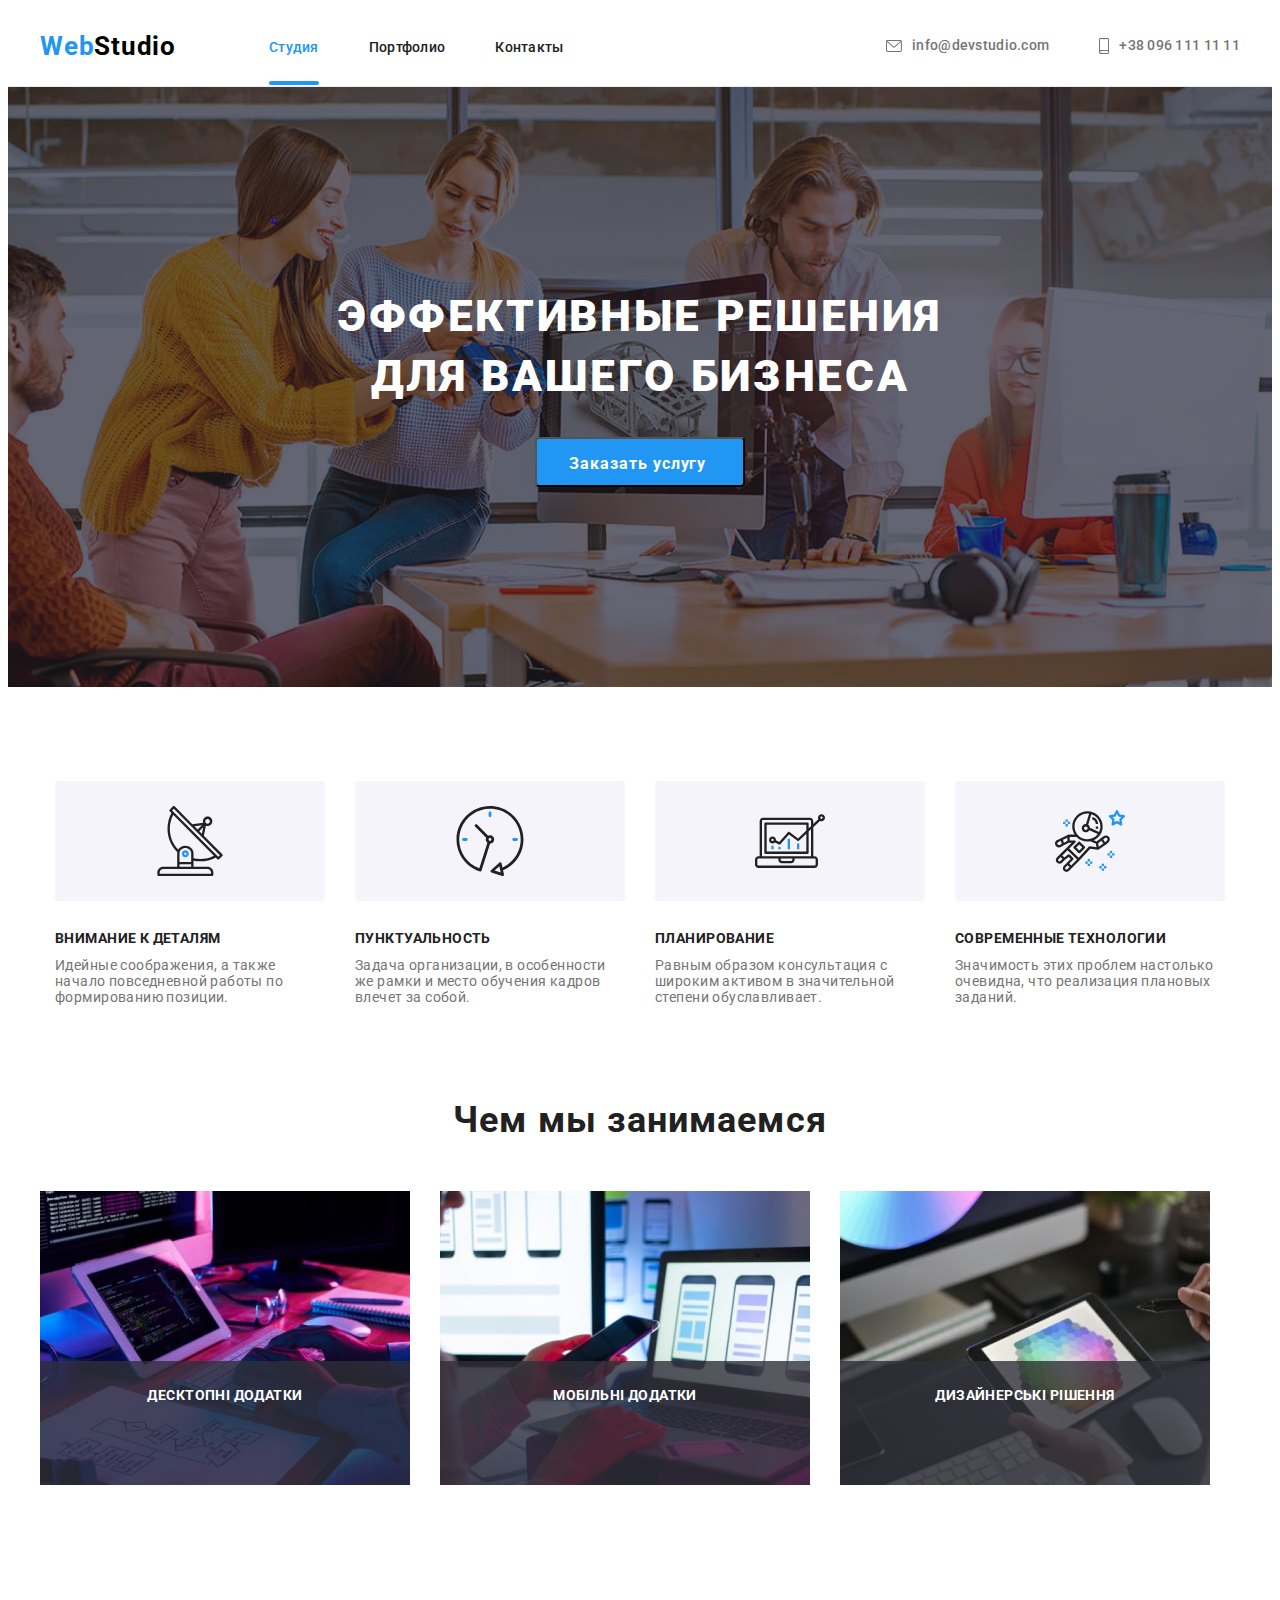
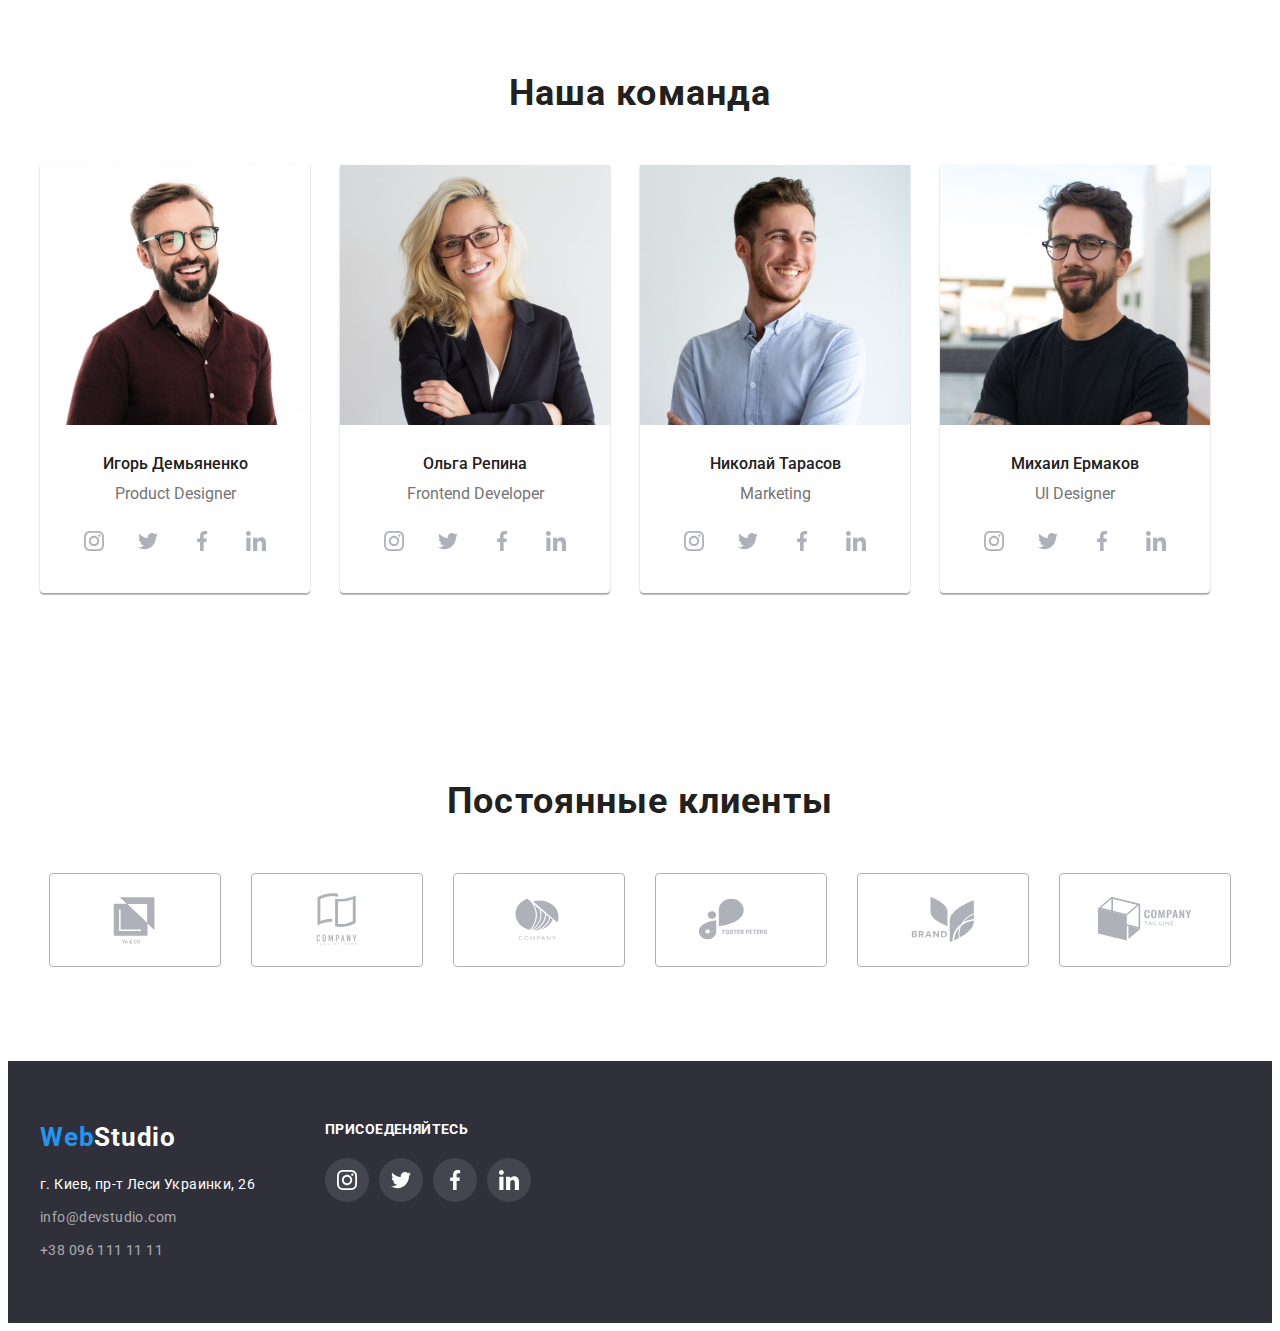
==== index.html @ e2851054 "hw5" ====
<!DOCTYPE html>
<html lang="ru">
	<head>
		<meta charset="UTF-8" />
		<meta http-equiv="X-UA-Compatible" content="IE=edge" />
		<meta name="viewport" content="width=device-width, initial-scale=1.0" />
		<title>webstudio</title>
			<link rel="preconnect" href="https://fonts.googleapis.com" />
		<link rel="preconnect" href="https://fonts.gstatic.com" crossorigin />
		<link
			href="https://fonts.googleapis.com/css2?family=Montserrat:wght@400;700&family=Raleway&family=Roboto:wght@400;500;700;900&display=swap"
			rel="stylesheet"
		/>
		<link rel="stylesheet" href="https://cdnjs.cloudflare.com/ajax/libs/modern-normalize/1.1.0/modern-normalize.min.css" integrity="sha512-wpPYUAdjBVSE4KJnH1VR1HeZfpl1ub8YT/NKx4PuQ5NmX2tKuGu6U/JRp5y+Y8XG2tV+wKQpNHVUX03MfMFn9Q==" crossorigin="anonymous" referrerpolicy="no-referrer" />
		<link rel="stylesheet" href="./css/styles.css" />
	</head>
	<body class="page">
		<!--шапка с лого-->
		<header class="header">
			<div class="container">
				<nav class="header-nav">
					<a href="index.html" class="logo">Web<span class="header-logo">Studio</span></a>
				<ul class="header-list list">
					<li class="header-item"><a href="./index.html" class="link current deco">Студия</a></li>
					<li class="header-item"><a href="./portfolio.html" class="link deco">Портфолио</a></li>
					<li class="header-item"><a href="" class="link deco">Контакты</a></li>
				</ul>
				</nav>
			<ul class="nav-adress list">
				<li class="nav-adress-item"><a href="mailto:info@devstudio.com" class="header-mail deco"><svg class="envelope" width="16" height="12"><use href="./images/symbol-defs.svg#icon-envelope"></use></svg> info@devstudio.com </a></li>
				<li class="nav-adress-item"><a href="tel:+380961111111" class="header-tel deco"><svg class="smartphone" width="10" height="16"><use href="./images/symbol-defs.svg#icon-smartphone"></use></svg>+38 096 111 11 11</a></li>
			</ul>
		</div>
		</header>
		<main>
			<section class="hero">
				<div class="container">
						<h1 class="hero-title">Эффективные решения для вашего бизнеса</h1>
					<button type="button" class="hero-button" data-modal-open>Заказать услугу</button>
				</div>
			</section>
			<section class="section our-principles">
				<div class="container">
					<h2 class=" visually-hidden section-title">Наши принципы</h2>
				<ul class="principles list">
					<li class="principles-item">
						<div class="principles-card"><svg class="princples-icon" width="70" height="70"><use href="./images/symbol-defs.svg#icon-antenna"></use></svg></div>
						<h3 class="principles-title">Внимание к деталям</h3>
						<p class="after-title">Идейные соображения, а также начало повседневной работы по формированию позиции.</p>
					</li>
					<li class="principles-item">
						<div class="principles-card"><svg class="princples-icon" width="70" height="70"><use href="./images/symbol-defs.svg#icon-clock"></use></svg></div>
						<h3 class="principles-title">Пунктуальность</h3>
						<p class="after-title">Задача организации, в особенности же рамки и место обучения кадров влечет за собой.</p>
					</li>
					<li class="principles-item">
						<div class="principles-card"><svg class="princples-icon" width="70" height="70"><use href="./images/symbol-defs.svg#icon-diagram"></use></svg></div>
						<h3 class="principles-title">Планирование</h3>
						<p class="after-title">Равным образом консультация с широким активом в значительной степени обуславливает.</p>
					</li>
					<li class="principles-item">
						<div class="principles-card"><svg class="princples-icon" width="70" height="70"><use href="./images/symbol-defs.svg#icon-astronaut"></use></svg></div>
						<h3 class="principles-title">Современные технологии</h3>
						<p class="after-title">Значимость этих проблем настолько очевидна, что реализация плановых заданий.</p>
					</li>
				</ul>
				</div>
			</section>
			<section class="section what-we-do">
				<div class="container">
					<h2 class="section-title">Чем мы занимаемся</h2>
				<ul class="gallery-list list">
					<li class="gallery-item">
						<img src="./images/foto-build-html-min.jpg" alt="фото c процессом верстки html" width="370" />
						<p class="gallery-item-text">Десктопні додатки</p>
					</li>
					<li class="gallery-item">
						<img src="./images/foto-build-react-vers-min.jpg" alt="фото c процессом адаптивной верстки" width="370" />
						<p class="gallery-item-text">Мобільні додатки</p>
					</li>
					<li class="gallery-item">
						<img src="./images/foto-build-design-min.jpg" alt="фото c процессом стилизации" width="370" />
						<p class="gallery-item-text">Дизайнерські рішення</p>
					</li>
				</ul>
				</div>
			</section>
			<section class="section">
				<div class="container">
					<h2 class="section-title">Наша команда</h2>
				<ul class="team-list list">
					<li class="team-list-item">
						<img src="./images/product-designer.jpg" alt="фото Игоря Демьяненко" width="270" />
						<h3 class="team-name">Игорь Демьяненко</h3>
						<p class="position">Product Designer</p>
						<ul class="team-socials list">
							<li class="team-socials-item"><a href="" class="team-socials-link link"><svg class="team-socials-icon" width="20" height="20"><use href="./images/symbol-defs.svg#icon-instagram"></use></svg></a></li>
							<li class="team-socials-item"><a href="" class="team-socials-link link"><svg class="team-socials-icon" width="20" height="20"><use href="./images/symbol-defs.svg#icon-twitter"></use></svg></a></li>
							<li class="team-socials-item"><a href="" class="team-socials-link link"><svg class="team-socials-icon" width="20" height="20"><use href="./images/symbol-defs.svg#icon-facebook"></use></svg></a></li>
							<li class="team-socials-item"><a href="" class="team-socials-link link"><svg class="team-socials-icon" width="20" height="20"><use href="./images/symbol-defs.svg#icon-linkedin"></use></svg></a></li>
						</ul>
						
					</li>
					<li class="team-list-item">
						<img src="./images/frontend-developer.jpg" alt="фото Ольги Репиной " width="270" />
						<h3 class="team-name">Ольга Репина</h3>
						<p class="position">Frontend Developer</p>
						<ul class="team-socials list">
							<li class="team-socials-item"><a href="" class="team-socials-link link"><svg class="team-socials-icon" width="20" height="20"><use href="./images/symbol-defs.svg#icon-instagram"></use></svg></a></li>
							<li class="team-socials-item"><a href="" class="team-socials-link link"><svg class="team-socials-icon" width="20" height="20"><use href="./images/symbol-defs.svg#icon-twitter"></use></svg></a></li>
							<li class="team-socials-item"><a href="" class="team-socials-link link"><svg class="team-socials-icon" width="20" height="20"><use href="./images/symbol-defs.svg#icon-facebook"></use></svg></a></li>
							<li class="team-socials-item"><a href="" class="team-socials-link link"><svg class="team-socials-icon" width="20" height="20"><use href="./images/symbol-defs.svg#icon-linkedin"></use></svg></a></li>
						</ul>
					</li>
					<li class="team-list-item">
						<img src="./images/marketing.jpg" alt="фото Николая Тарасова" width="270" />
						<h3 class="team-name">Николай Тарасов</h3>
						<p class="position">Marketing</p>
						<ul class="team-socials list">
							<li class="team-socials-item"><a href="" class="team-socials-link link"><svg class="team-socials-icon" width="20" height="20"><use href="./images/symbol-defs.svg#icon-instagram"></use></svg></a></li>
							<li class="team-socials-item"><a href="" class="team-socials-link link"><svg class="team-socials-icon" width="20" height="20"><use href="./images/symbol-defs.svg#icon-twitter"></use></svg></a></li>
							<li class="team-socials-item"><a href="" class="team-socials-link link"><svg class="team-socials-icon" width="20" height="20"><use href="./images/symbol-defs.svg#icon-facebook"></use></svg></a></li>
							<li class="team-socials-item"><a href="" class="team-socials-link link"><svg class="team-socials-icon" width="20" height="20"><use href="./images/symbol-defs.svg#icon-linkedin"></use></svg></a></li>
						</ul>
					</li>
					<li class="team-list-item">
						<img src="./images/ui-designer.jpg" alt="фото Михаила Ермакова " width="270" />
						<h3 class="team-name">Михаил Ермаков</h3>
						<p class="position">UI Designer</p>
						<ul class="team-socials list">
							<li class="team-socials-item"><a href="" class="team-socials-link link"><svg class="team-socials-icon" width="20" height="20"><use href="./images/symbol-defs.svg#icon-instagram"></use></svg></a></li>
							<li class="team-socials-item"><a href="" class="team-socials-link link"><svg class="team-socials-icon" width="20" height="20"><use href="./images/symbol-defs.svg#icon-twitter"></use></svg></a></li>
							<li class="team-socials-item"><a href="" class="team-socials-link link"><svg class="team-socials-icon" width="20" height="20"><use href="./images/symbol-defs.svg#icon-facebook"></use></svg></a></li>
							<li class="team-socials-item"><a href="" class="team-socials-link link"><svg class="team-socials-icon" width="20" height="20"><use href="./images/symbol-defs.svg#icon-linkedin"></use></svg></a></li>
						</ul>
					</li>
				</ul>
			</div>
			</section>
			<section class="section">
				<div class="container">
					<h2 class="section-title">Постоянные клиенты</h2>
					<ul class=" clints list">
						<li class="clints-item"><a href="" class="clints-link">
							<svg class="clints-icon" width="106" height="60">
								<use href="./images/symbol-defs.svg#icon-yaco"></use>
							</svg>
						</a></li>
						<li class="clints-item"><a href="" class="clints-link">
							<svg class="clints-icon" width="106" height="60">
								<use href="./images/symbol-defs.svg#icon-taglinehere"></use>
							</svg>
						</a></li>
						<li class="clints-item"><a href="" class="clints-link">
							<svg class="clints-icon" width="106" height="60">
								<use href="./images/symbol-defs.svg#icon-company"></use>
							</svg>
						</a></li>
						<li class="clints-item"><a href="" class="clints-link">
							<svg class="clints-icon" width="106" height="60">
								<use href="./images/symbol-defs.svg#icon-fosterpeters"></use>
							</svg>
						</a></li>
						<li class="clints-item"><a href="" class="clints-link">
							<svg class="clints-icon" width="106" height="60">
								<use href="./images/symbol-defs.svg#icon-brand"></use>
							</svg>
						</a></li>
						<li class="clints-item"><a href="" class="clints-link">
							<svg class="clints-icon" width="106" height="60">
								<use href="./images/symbol-defs.svg#icon-companytagline"></use>
							</svg>
						</a></li>
					</ul>
				</div>
			</section>
		</main>
		<footer class="footer">
			<div class="container footer-container">
				<div class="contacts-wrap">
					<a href="index.html" class="f-logo">Web<span class="footer-logo">Studio</span></a>	
					<address class="contacts">
						<ul class="adress-list list">
							<li class="adress-item">
								<a
									class="map-item deco"
									href="https://goo.gl/maps/CbH2cNaNopXVoWjF8"
									target="_blank"
									rel="noopener noreferrer nofollow"
								>
									г. Киев, пр-т Леси Украинки, 26
								</a>
							</li>
							<li class="adress-item ">
								<a 	href="mailto:info@devstudio.com" class="mail-item deco">info@devstudio.com</a>
							</li>
							<li class="adress-item">
								<a  href="tel:+380961111111" class="tel-item deco">+38 096 111 11 11</a>
							</li>
						</ul>
					</address>
				</div>
				<div class="social-wrap">
					<h3 class="invitation">ПРИСОЕДЕНЯЙТЕСЬ</h3>
					<ul class="social-list list">
						<li class="social-list-item"><a href="" class="social-list-link">
							<svg class="social-list-icon" width="20" height="20">
								<use href="./images/symbol-defs.svg#icon-instagram"></use>
							</svg>
						</a></li>
						<li class="social-list-item"><a href="" class="social-list-link">
							<svg class="social-list-icon" width="20" height="20">
								<use href="./images/symbol-defs.svg#icon-twitter"></use>
							</svg>
						</a></li> 
						<li class="social-list-item"><a href="" class="social-list-link">
							<svg class="social-list-icon" width="20" height="20">
								<use href="./images/symbol-defs.svg#icon-facebook"></use>
							</svg>
						</a></li>
						<li class="social-list-item"><a href="" class="social-list-link">
							<svg class="social-list-icon" width="20" height="20">
								<use href="./images/symbol-defs.svg#icon-linkedin"></use>
							</svg>
						</a></li>
					</ul>
				</div>
			</div>
		</footer>
		<div class="backdrop is-hidden" data-modal>
			<div class="modal">
				<button type="button" class="modal-close" data-modal-close><svg class="modal-close-icon" width="18" height="18"><use href="./images/symbol-defs.svg#icon-close-btn"></use></svg></button>
			</div>
		</div>
		<script src="./js/modal.js"></script>
	</body>
</html>
---- css/styles.css ----
/* ------------utitlits------------------ */
:root {
	--primary-text-color: #757575;
	--title-text-color: #212121;
	--accent-text-color: #2196f3;
    --black-color:#000000;
    --wighte-color: #ffffff;
    --background-btn-color:#F5F4FA;
    --contacts-color:rgba(255, 255, 255, 0.6);
    --hero-and-footer-background-color:#2F303A;
    --card-border-color:#EEEEEE;
    --header-border-color: #ECECEC;
    --social-icon-color: #AFB1B8;
    --clints-borderandcompany-color:#AFB1B8;
    --background-princples-color:#F5F4FA;
    --icon-footer-background-color:rgba(255, 255, 255, 0.1);
    --animation-rule: 250ms cubic-bezier(0.4, 0, 0.2, 1);


}
p, h1, h2, h3, h4, h5, h6{
    margin: 0;

}
ul{
    margin:0;
    padding-left: 0 ;
}
body {
	font-family:Roboto, sans-serif;
    color:var(--primary-text-color);
	background-color: var(--wighte-color);
}
img{display: block; max-width: 100%; height: auto;}

.list {
	list-style: none;
}
.deco{
    text-decoration: none;
}
.container {

    max-width: 1200px;
    margin-right:auto;
    margin-left:auto;
    padding-left: 15px;
    padding-right: 15px;
    
}
.section{
    padding-top: 94px;
    padding-bottom: 94px;

}

.is-hidden{
    opacity: 0;
    visibility: 0;
    pointer-events: none;
}

/* --------------heder--------------------------------------------------------------- */
.logo {
    color:var(--accent-text-color);
    font-style: normal;
    font-weight: 700;
    font-size: 26px;
    line-height: 1,19;
    letter-spacing: 0.03em;
    text-decoration: none;
    /* HW3 */
    margin-right: 93px;
    }
.header-logo{color:var(--black-color)}

.header{

    padding-top: 23px;
    padding-bottom: 25px;
    border-bottom: 1px solid var(--header-border-color);
}

.header-nav{    
    display: flex;   
    align-items: center;
}

.header .container
{
    display: flex;
    align-items: center;
}

.header-list 
{display:flex; gap:50px;}

.link {
	color:var(--title-text-color);
    font-weight: 500;
    font-size: 14px;
    line-height: 1.14;
    letter-spacing: 0.02em;
    transition: var(--animation-rule);
}
.link:hover,
.link:focus {
	color: var(--accent-text-color);outline:none;
}
.visually-hidden {
    position: absolute;
    white-space: nowrap;
    width: 1px;
    height: 1px;
    overflow: hidden;
    border: 0;
    padding: 0;
    clip: rect(0 0 0 0);
    clip-path: inset(50%);
    margin: -1px;}

.header-item .link.current{

    color:var(--accent-text-color);

}
.current
{
position: relative;
}
.current::after {
position: absolute;
content: '';
width: 100%;
height: 4px;
border-radius: 2px;
background-color: var(--accent-text-color);
left: 0;
bottom: -30px;


}

.header-mail, .header-tel{
color: var(--primary-text-color);
font-weight: 500;
font-size: 14px;
line-height: 1.14;
letter-spacing: 0.02em;
display: flex;
align-items: center;
transition: color var(--animation-rule)
}
.nav-adress{
    margin-left: auto;
    display: flex;
    gap: 50px;
}

.nav-adress-item
{ display: flex;
    align-items: center;
    justify-content: center;    
}

.envelope{ 
    margin-right: 10px;
    fill: currentColor;
    transition: fill var(--animation-rule)
}

.smartphone{ 
    margin-right: 10px;
    fill: currentColor;
    transition: fill var(--animation-rule)
}

.header-mail:focus, .header-mail:hover{ color:var(--accent-text-color)}
.header-tel:focus, .header-tel:hover{color:var(--accent-text-color)}
.header-mail:hover .envelope{fill: var(--accent-text-color);}
.header-mail:focus .envelope{fill: var(--accent-text-color);}
.header-tel:hover .smartphone{fill: var(--accent-text-color);}
.header-tel:focus .smartphone{fill: var(--accent-text-color);}

/* -------герой--------------------------------------------------------------------------------- */


.hero{
width: 100%;
max-width: 1600px;
margin: 0 auto;
background-color:var(--hero-and-footer-background-color) ;
padding-top: 200px;
padding-bottom: 200px;
background-image:linear-gradient(rgba(47, 48, 58, 0.4),rgba(47, 48, 58, 0.4)),url(../images/bg-image.jpg);
background-repeat: no-repeat;
background-position: center;
background-size: cover;
}
.container {}

.hero-title{
font-weight: 900;
font-size: 44px;
line-height: 1.36;
text-align: center;
letter-spacing: 0.06em;
text-transform: uppercase;
color: var(--wighte-color);
max-width: 100%;
width: 696px;
margin-bottom: 30px;
margin-left: auto;
margin-right: auto;
}

.hero-button
{
    
    cursor: pointer;
    font-family: inherit;
    font-weight: 700;
    font-size: 16px;
    line-height: 1.88;
    display: flex;
    text-align: center;
    letter-spacing: 0.06em;
    color:var(--wighte-color);
    background-color:var(--accent-text-color);
    min-width: 160px;
    width: 210px;
    height: 50px;
    padding:10px 32px;
    margin-left: auto;
    margin-right: auto;
    border-radius: 4px;
    
    }
.hero-button:hover .hero-button:focus{}
/* ---------sections--------------------------------------------------------------------- */

.section-title{
    font-weight: 700;
    font-size: 36px;
    line-height: 1.16;
    text-align: center;
    letter-spacing: 0.03em;
    color: var(--title-text-color);
    margin-bottom: 50px;
}

/* ---------principles--------------------------------------------------------------------- */
.principles-title {
font-weight: 700;
font-size: 14px;
line-height: 1.14;
letter-spacing: 0.03em;
text-transform: uppercase;
color: var(--title-text-color);
/* HW3 */
margin-bottom: 10px;
}

.principles {
    display: flex;  
    gap:30px;
    justify-content: center;
}

.principles-item 
{width: 270px;}

.principles-card{
    height: 120px;
    margin-bottom:30px;
    display: flex;
    align-items: center;
    justify-content: center;
    border-radius: 4px;
    background-color:var(--background-princples-color);
}

.section.our-principles{padding-bottom: 0px; }

.after-title{
    font-size: 14px;
    line-height: 1.17;
    letter-spacing: 0.03em;    
}



/* -------------footer----------------------------------------------------------- */
.footer {
    background-color: var(--hero-and-footer-background-color);
    padding-top:61px;
    padding-bottom: 60px;

    
}
.footer-container{display: flex;}
.contacts-wrap{margin-right:70px;}
.social-wrap{
    width: 206px;
    height: 80px;}

.social-list
{
    display: flex;
    gap:10px;
}

.social-list-link{
    width: 44px;
    height: 44px;
    border-radius:50%;
    display: flex;
    align-items: center;
    justify-content: center;
    fill: var(--wighte-color);
    background-color:var(--icon-footer-background-color);
    transition: background-color var(--animation-rule)
}


.social-list-link:hover, .social-list-link:focus
{
    background-color:  var(--accent-text-color);
    outline: none;
}
.invitation{
    font-size: 14px;
    line-height:1.14;
    letter-spacing: 0.03em;
    text-transform: uppercase;
    color: var(--wighte-color);
    margin-bottom: 20px;
}


.footer-logo{
    color:var(--wighte-color);
    margin-right: 0px;
    margin-bottom: 20px;
}

.f-logo{
    color:var(--accent-text-color);
    font-style: normal;
    font-weight: 700;
    font-size: 26px;
    line-height: 1.19;
    letter-spacing: 0.03em;
    text-decoration: none;
    margin-bottom: 20px;
    display: block;

}

.contacts{}

.adress-item {
font-style:normal;
font-weight: 400;
font-size: 14px;
line-height: 1.71;
letter-spacing: 0.03em; 
}

.adress-item:not(:first-child) {margin-top: 9px;}

.map-item { 
    color:var(--wighte-color);
    transition: color var(--animation-rule);
}
.mail-item,.tel-item  {
    color:var(--contacts-color);
    transition: color var(--animation-rule);
}
.map-item:hover, .map-item:focus{color:var(--accent-text-color)}
.mail-item:hover, .mail-item:focus{color:var(--accent-text-color)}
.tel-item:hover, .mtelitem:focus{color:var(--accent-text-color)}

.contacts-wrap{}
.container .footer-continer{display: flex;}




/* ---------------portfolio---------------------------------------------------------------- */
.button {  
cursor: pointer;
font-family: inherit;
font-weight: 500;
font-size: 16px;
line-height: 1.62;
text-align: center;
letter-spacing: 0.03em;
color: var(--title-text-color);
padding: 6px 22px;
border-radius: 4px;
border-color: transparent;
transition: 
color var(--animation-rule),
background-color var(--animation-rule),
box-shadow var(--animation-rule); 

}

.button:hover, .button:focus{
    color:var(--wighte-color);
    background-color:var(--accent-text-color);
    box-shadow:
    0px 3px 1px rgba(0, 0, 0, 0.1), 
    0px 1px 2px rgba(0, 0, 0, 0.08), 
    0px 2px 2px rgba(0, 0, 0, 0.12);
}
    
.filtre-list{
    display: flex;
    margin-bottom:50px ;
    gap: 8px;
    justify-content: center;
}
.examples-list{
    display:flex;
    flex-wrap: wrap;
    margin: -15px;
}

.examples-list-item
{
    width: 370px; 
    margin: 15px;

}

.examples-list-item:hover .portfolio-top-text
{ 
    transform: translateY(0);
}
/* .examples-list-item:focus */

.examples-list-link{transition:box-shadow var(--animation-rule);}
.examples-list-link:hover, .examples-list-link:focus
{
    display: block;
    box-shadow: 
    0px 3px 1px rgba(0, 0, 0, 0.1), 
    0px 1px 2px rgba(0, 0, 0, 0.08), 
    0px 2px 2px rgba(0, 0, 0, 0.12);
}
.portfolio-wrap{
    position: relative;
    overflow: hidden;
}

.portfolio-top-text{
    position: absolute;
    top:0;
    left: 0;
    height: 100%;
    padding: 63px 24px;
    font-weight: 400;
    font-size: 18px;
    line-height: 1.56;  
    letter-spacing: 0.03em;
    color: var(--wighte-color);
    background-color: rgba(33, 150, 243, 0.9);
    transform: translateY(100%);
    transition: transform var(--animation-rule);
    

}

.example-name {
font-weight: 700;
font-size: 18px;
line-height: 2;
letter-spacing: 0.06em;
color: var(--title-text-color);
margin-bottom: 4px;
}

.filtre-name{
font-size: 16px;
line-height: 1.88;
letter-spacing: 0.03em;
color: var(--primary-text-color);
}
.card-name{
    padding-right:24px;
    padding-bottom:20px ;
    padding-left:24px ;
    background-color: #fff;
    border-left: 1px solid var(--card-border-color);
    border-right: 1px solid var(--card-border-color);
    border-bottom:1px solid var(--card-border-color);
    padding-top: 20px;
}

/* ----------gallery-------------------------------------------------------------- */
.gallery-list{display: flex; gap:30px}
.gallery-item{position:relative;}
.gallery-item-text{
    position: absolute;
    bottom: 0;
    padding-top: 27px;
    padding-bottom: 27px;
    width: 100%;
    height: 70px;
    font-weight: 700;
    font-size: 14px;
    line-height: 1.14;
    text-align: center;
    letter-spacing: 0.03em;
    text-transform: uppercase;
    color: var(--wighte-color);
    background-color: rgba(47, 48, 58, 0.8);   
}

/* ---------------------team --------------------------*/

.team {background-color: var(--background-btn-color);}
.team-list {display: flex;   gap: 30px;}

.team-name {
    font-weight: 500;
    font-size: 16px;
    line-height: 1.18;
    color: var(--title-text-color);
    margin-bottom: 10px; 
    padding-top: 30px;
}

.team-list-item{
    background-color:var(--wighte-color);
    text-align: center; 
    box-shadow: 
    0px 1px 3px rgba(0, 0, 0, 0.12), 
    0px 1px 1px rgba(0, 0, 0, 0.14), 
    0px 2px 1px rgba(0, 0, 0, 0.2);
    border-radius: 0px 0px 4px 4px;
}

.position {
    font-weight: 400;
    font-size: 16px;
    line-height: 19px;
    margin-bottom: 16px;
    }
.team-socials {
    display: flex;
    justify-content:center;
    gap:10px;
    padding-bottom: 30px;

}
.team-socials-link {
    width: 44px;
    height: 44px;
    border-radius:50%;
    display: flex;
    align-items: center;
    justify-content: center;
    fill: var(--social-icon-color);
    transition: background-color var(--animation-rule), fill var(--animation-rule);
    }

.team-socials-link:hover, .team-socials-link:focus
{background-color:  var(--accent-text-color);
fill: var(--wighte-color)}

/*----------- our-clients --------------------------------------*/

.clints {
    display: flex;
    justify-content:center;
    gap: 30px;

}

.clints-link {
width: 170px;
height: 92px;
display: flex;
align-items: center;
justify-content:center;
border-radius: 4px;
border: 1px solid var(--clints-borderandcompany-color);
transition: border-color var(--animation-rule);
}
.clints-icon {
fill: var(--clints-borderandcompany-color);
transition: fill var(--animation-rule);
}
.clints-link:focus, .clints-link:hover
{border-color: var(--accent-text-color);}
.clints-link:focus .clints-icon
{ fill: var(--accent-text-color);}  
.clints-link:hover .clints-icon
{ fill: var(--accent-text-color);}

/* ---------modal-w--------------------------------------- */
.backdrop
{
    position: fixed;
    width: 100%;
    height: 100%;
    top:0;
    background-color:rgba(0, 0, 0, 0.2);
    transition: 
    opacity var(--animation-rule), 
    visibility var(--animation-rule);
}
.backdrop.is-hidden .modal
{
    transform: translate(-50%, -50%) scale(0);
}

.modal{
    position: absolute;
    width: 528px;
    min-height: 581px;
    top:50%;
    left:50%;
    transform: translate(-50%, -50%) scale(1);
    background-color: var(--wighte-color);
    box-shadow: 
    0px 1px 3px rgba(0, 0, 0, 0.12), 
    0px 1px 1px rgba(0, 0, 0, 0.14), 
    0px 2px 1px rgba(0, 0, 0, 0.2);
    border-radius: 4px;
    transition: transform var(--animation-rule);

}
.modal-close{
position: absolute;
display: flex;
width: 30px;
height: 30px;
background-color: transparent;
border: 1px solid rgba(0, 0, 0, 0.1);
border-radius:50%;
top: 9px;
right: 9px;
}

/* .modal-close-icon{
position: absolute;
top: 50%; left:50%;
transform: translate(-50%, -50%);
} */
.modal-close-icon{
    align-self: center;
    align-items: center;
}
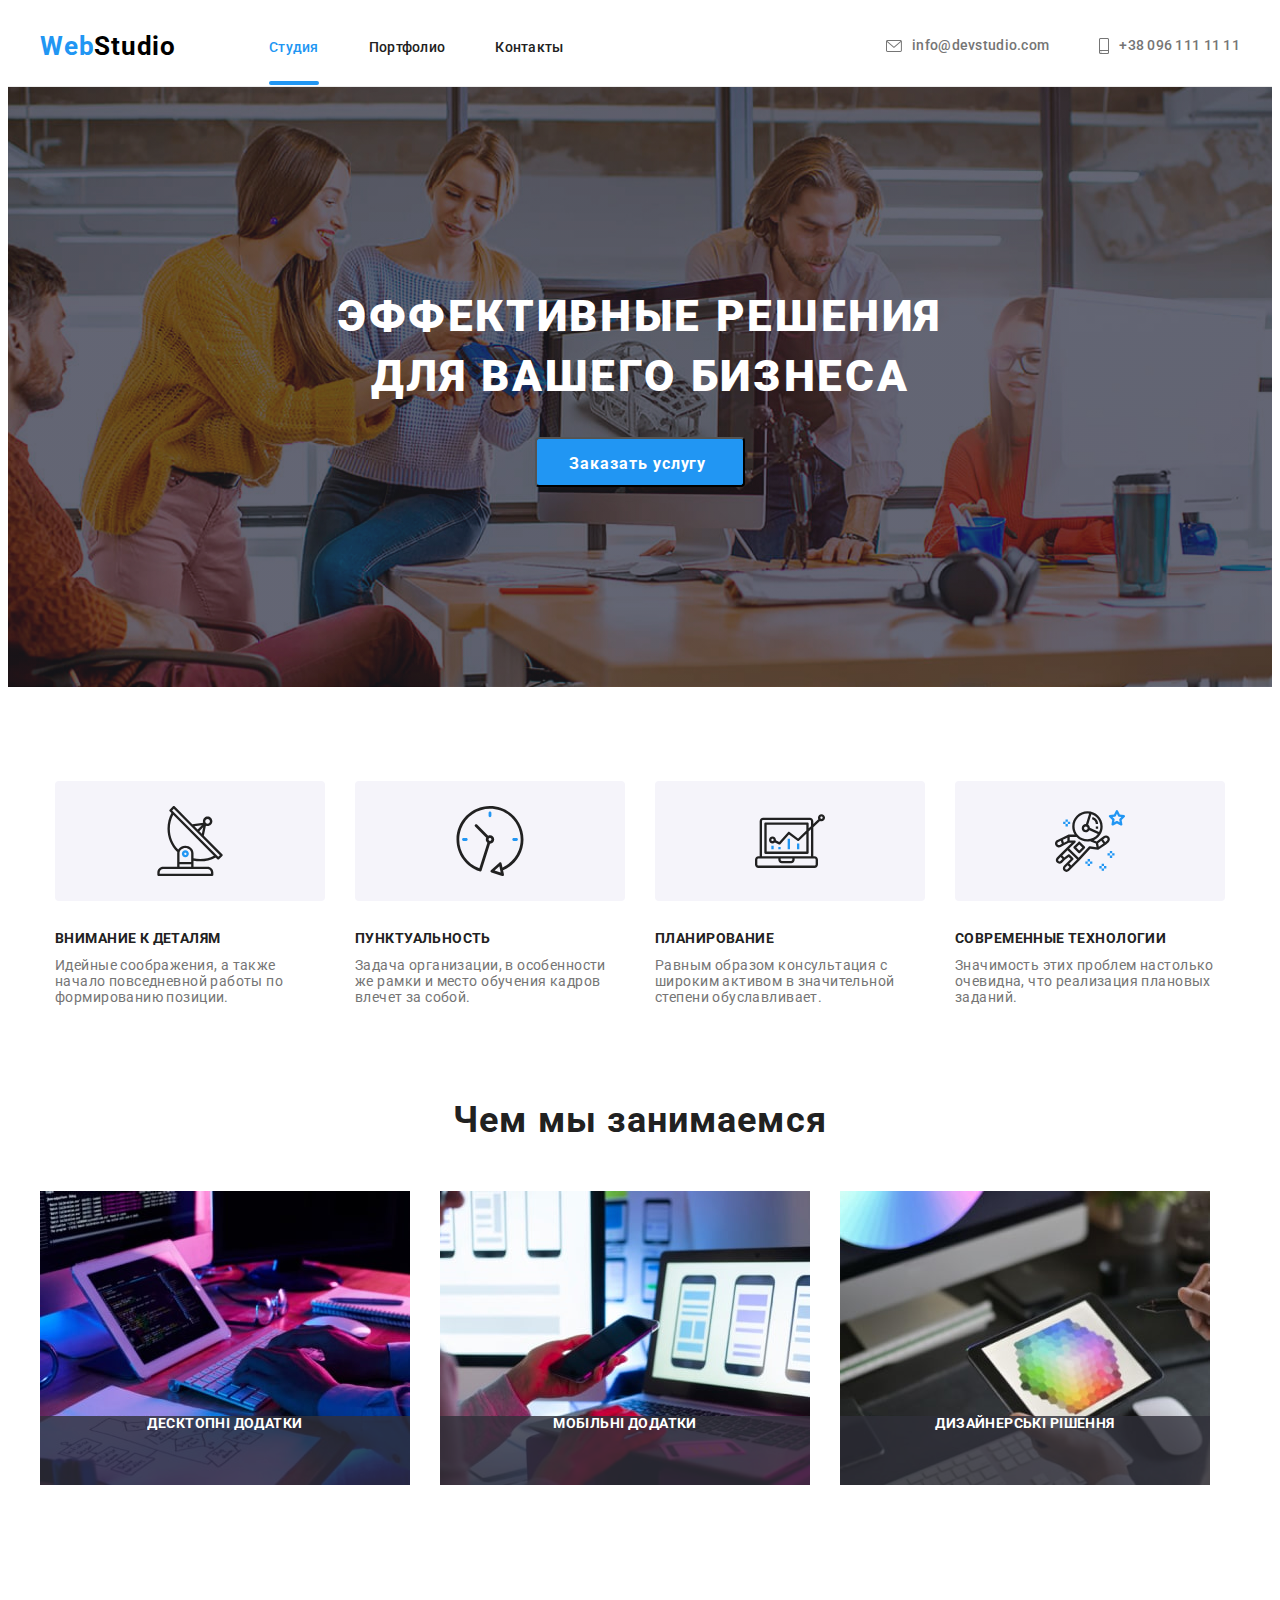
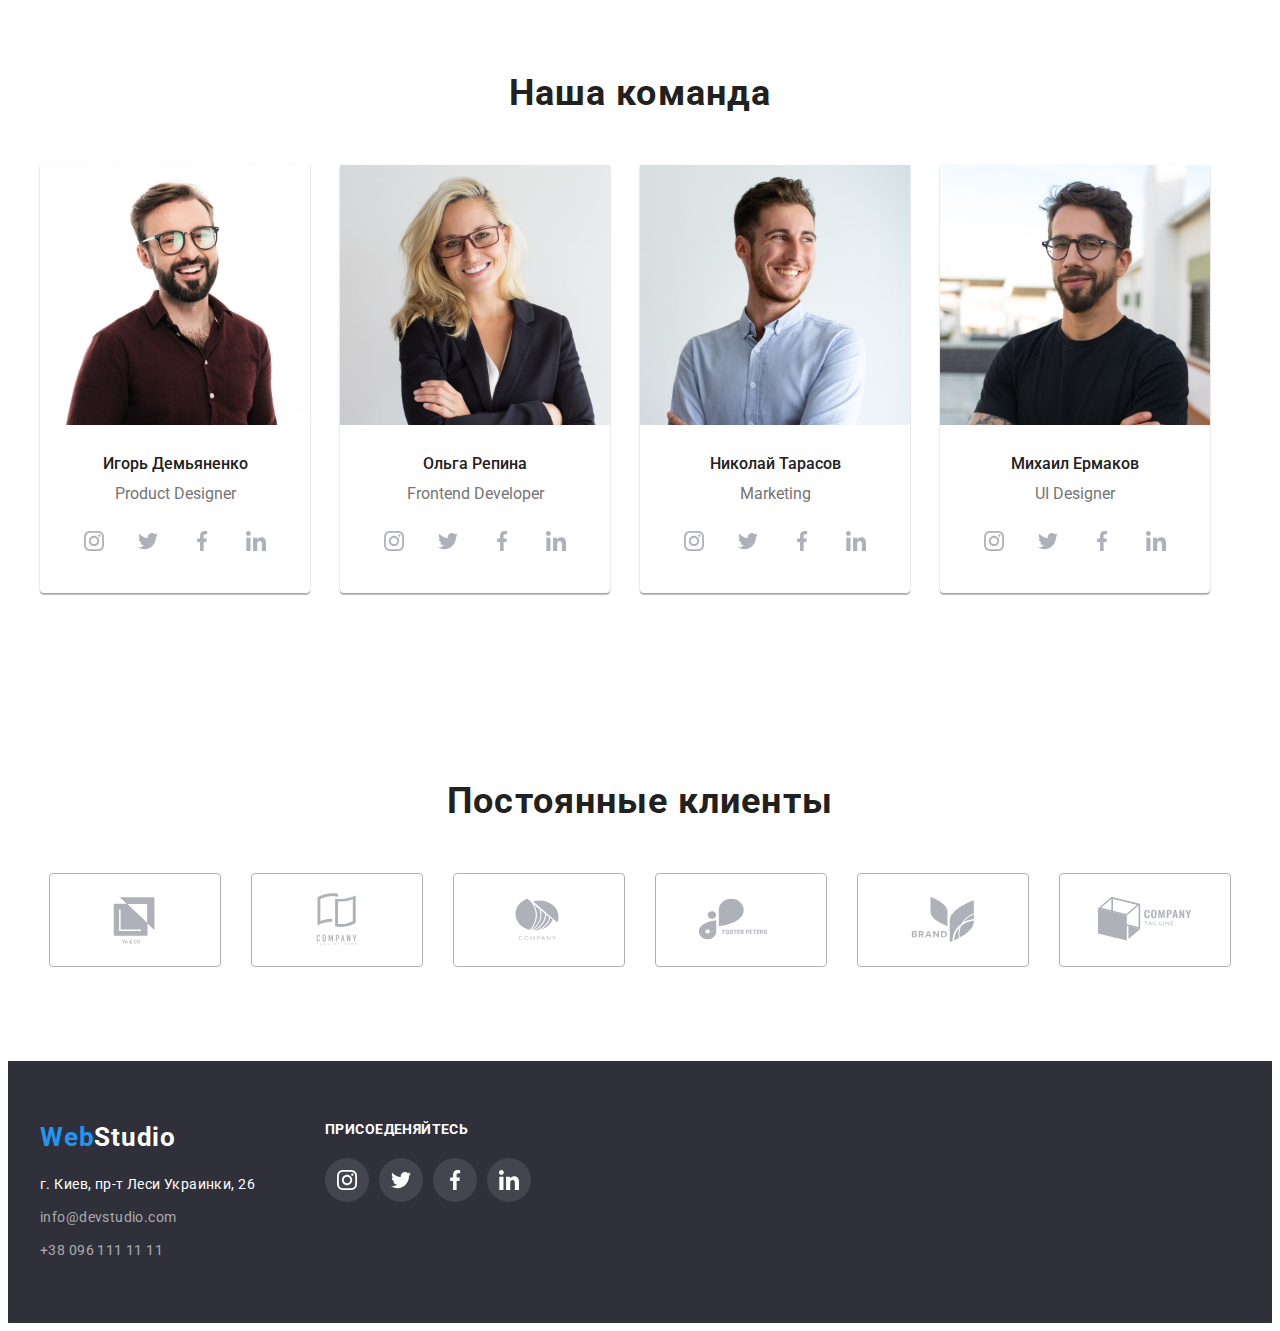
==== commit 20595583: "redact" ====
--- a/index.html
+++ b/index.html
@@ -227,7 +227,7 @@
 				</div>
 			</div>
 		</footer>
-		<div class="backdrop is-hidden" data-modal>
+		<div class="backdrop is-hidden	" data-modal>
 			<div class="modal">
 				<button type="button" class="modal-close" data-modal-close><svg class="modal-close-icon" width="18" height="18"><use href="./images/symbol-defs.svg#icon-close-btn"></use></svg></button>
 			</div>
--- a/css/styles.css
+++ b/css/styles.css
@@ -102,11 +102,12 @@
     font-size: 14px;
     line-height: 1.14;
     letter-spacing: 0.02em;
-    transition: var(--animation-rule);
+    transition: color var(--animation-rule);
 }
 .link:hover,
 .link:focus {
-	color: var(--accent-text-color);outline:none;
+	color: var(--accent-text-color);
+    outline:none;
 }
 .visually-hidden {
     position: absolute;
@@ -150,7 +151,7 @@
 letter-spacing: 0.02em;
 display: flex;
 align-items: center;
-transition: color var(--animation-rule)
+transition: color var(--animation-rule);
 }
 .nav-adress{
     margin-left: auto;
@@ -167,13 +168,13 @@
 .envelope{ 
     margin-right: 10px;
     fill: currentColor;
-    transition: fill var(--animation-rule)
+    transition: fill var(--animation-rule);
 }
 
 .smartphone{ 
     margin-right: 10px;
     fill: currentColor;
-    transition: fill var(--animation-rule)
+    transition: fill var(--animation-rule);
 }
 
 .header-mail:focus, .header-mail:hover{ color:var(--accent-text-color)}
@@ -433,16 +434,10 @@
 {
     width: 370px; 
     margin: 15px;
-
-}
-
-.examples-list-item:hover .portfolio-top-text
-{ 
-    transform: translateY(0);
-}
-/* .examples-list-item:focus */
+}
 
 .examples-list-link{transition:box-shadow var(--animation-rule);}
+.examples-list-link:hover .portfolio-top-text {transform: translateY(0);}
 .examples-list-link:hover, .examples-list-link:focus
 {
     display: block;
@@ -468,7 +463,7 @@
     letter-spacing: 0.03em;
     color: var(--wighte-color);
     background-color: rgba(33, 150, 243, 0.9);
-    transform: translateY(100%);
+    transform: translateY(101%); 
     transition: transform var(--animation-rule);
     
 
@@ -502,18 +497,25 @@
 
 /* ----------gallery-------------------------------------------------------------- */
 .gallery-list{display: flex; gap:30px}
-.gallery-item{position:relative;}
+.gallery-item
+{   
+    position:relative;
+    display:flex;
+
+}
 .gallery-item-text{
     position: absolute;
-    bottom: 0;
-    padding-top: 27px;
-    padding-bottom: 27px;
+    /* padding-top: 27px;
+    padding-bottom: 27px; */
+    bottom: 0; 
     width: 100%;
-    height: 70px;
+    height:23.8%;
     font-weight: 700;
     font-size: 14px;
     line-height: 1.14;
     text-align: center;
+    align-items: center;
+    justify-content: center;
     letter-spacing: 0.03em;
     text-transform: uppercase;
     color: var(--wighte-color);
